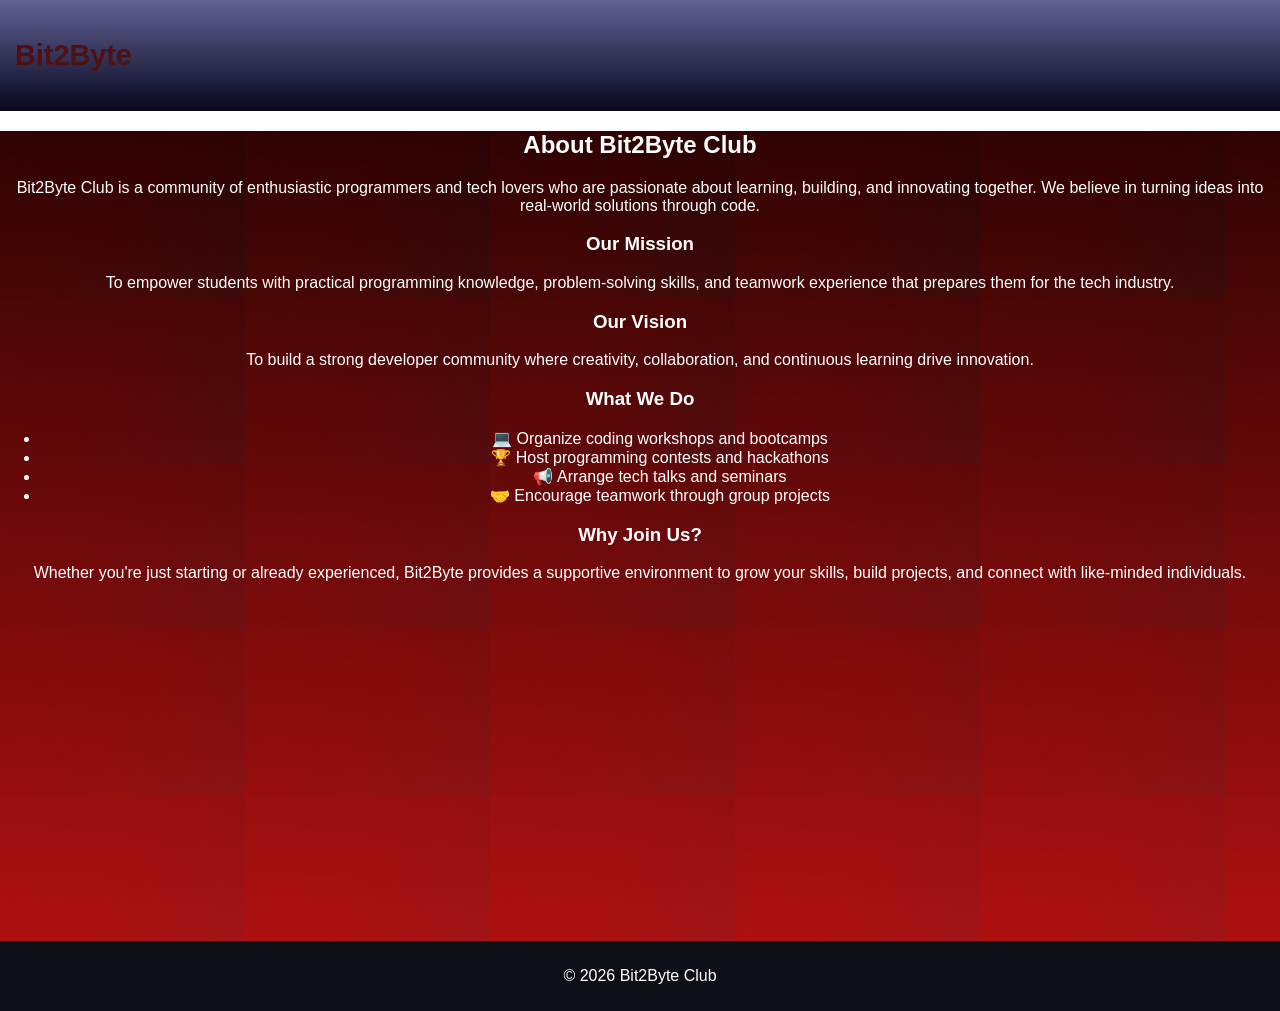
==== about.html @ e1fd824e "added about.html and contact.html" ====
<!DOCTYPE html>
<html lang="en">
<head>
  <meta charset="UTF-8">
  <title>About - Bit2Byte</title>
  <link rel="stylesheet" href="style.css">
</head>
<body>

<header>
  <nav class="navbar">
    <h1 class="logo">Bit2Byte</h1>
  </nav>
</header>

<section class="about_section">
  <h2>About Bit2Byte Club</h2>

  <p>
    Bit2Byte Club is a community of enthusiastic programmers and tech lovers 
    who are passionate about learning, building, and innovating together. 
    We believe in turning ideas into real-world solutions through code.
  </p>

  <h3>Our Mission</h3>
  <p>
    To empower students with practical programming knowledge, problem-solving 
    skills, and teamwork experience that prepares them for the tech industry.
  </p>

  <h3>Our Vision</h3>
  <p>
    To build a strong developer community where creativity, collaboration, 
    and continuous learning drive innovation.
  </p>

  <h3>What We Do</h3>
  <ul>
    <li>💻 Organize coding workshops and bootcamps</li>
    <li>🏆 Host programming contests and hackathons</li>
    <li>📢 Arrange tech talks and seminars</li>
    <li>🤝 Encourage teamwork through group projects</li>
  </ul>

  <h3>Why Join Us?</h3>
  <p>
    Whether you're just starting or already experienced, Bit2Byte provides 
    a supportive environment to grow your skills, build projects, and connect 
    with like-minded individuals.
  </p>

</section>

<footer>
  <p>© 2026 Bit2Byte Club</p>
</footer>

</body>
</html>
---- style.css ----
body {
  margin: 0;
  font-family: Arial, sans-serif;
}

.navbar {
  display: flex;
  justify-content: space-between;
  padding: 15px;
 background: linear-gradient(
    rgba(5, 5, 85, 0.626),
    rgb(7, 7, 31)

);
  color: rgb(81, 17, 17);
  font-size:larger;
  font-style: bold;
  
}

.nav-links {
  list-style: none;
  display: flex;
  gap: 40px;
  margin-top: 5%;
    margin-right: 5%; 
     font-style: bold;
     font-weight: bold;


}

.nav-links a {
  color: rgb(100, 103, 124);
  text-decoration: none;
  font-size: large;
}

.hero {
  height: 90vh;
  background:
    linear-gradient(rgba(0, 0, 0, 0.6), rgba(212, 23, 23, 0.6)), url("bg.jpg");
  color: white;
  display: flex;
  align-items: center;
  justify-content: center;
  text-align: center;
}

.btn {
  padding: 10px 20px;
  background: #2f2304;
  color: white;
  text-decoration: none;
  border-radius: 5px;
}

.section {
    
  padding: 60px 20px;
  text-align: center;
  
 background: linear-gradient(
    rgba(5, 5, 85, 0.626),
    rgb(31, 11, 7));
}

.team-container {
  display: flex;
  justify-content: center;
  gap: 20px;
}

.member {
  padding: 20px;
  background: #f0f0f0;
}

form {
  display: flex;
  flex-direction: column;
  gap: 10px;
  max-width: 400px;
  margin: auto;
}

footer {
  background: #0d1117;
  color: white;
  text-align: center;
  padding: 10px;
}

.about_section {
    
   height: 90vh;
  background:
    linear-gradient(rgba(0, 0, 0, 0.6), rgba(212, 23, 23, 0.6)), url("bg.jpg");
  color: white;
 
  text-align: center;
}

.contact_section {
   height: 90vh;
  background:
    linear-gradient(rgba(0, 0, 0, 0.6), rgba(212, 23, 23, 0.6)), url("bg.jpg");
  color: white;


  text-align: center;
}
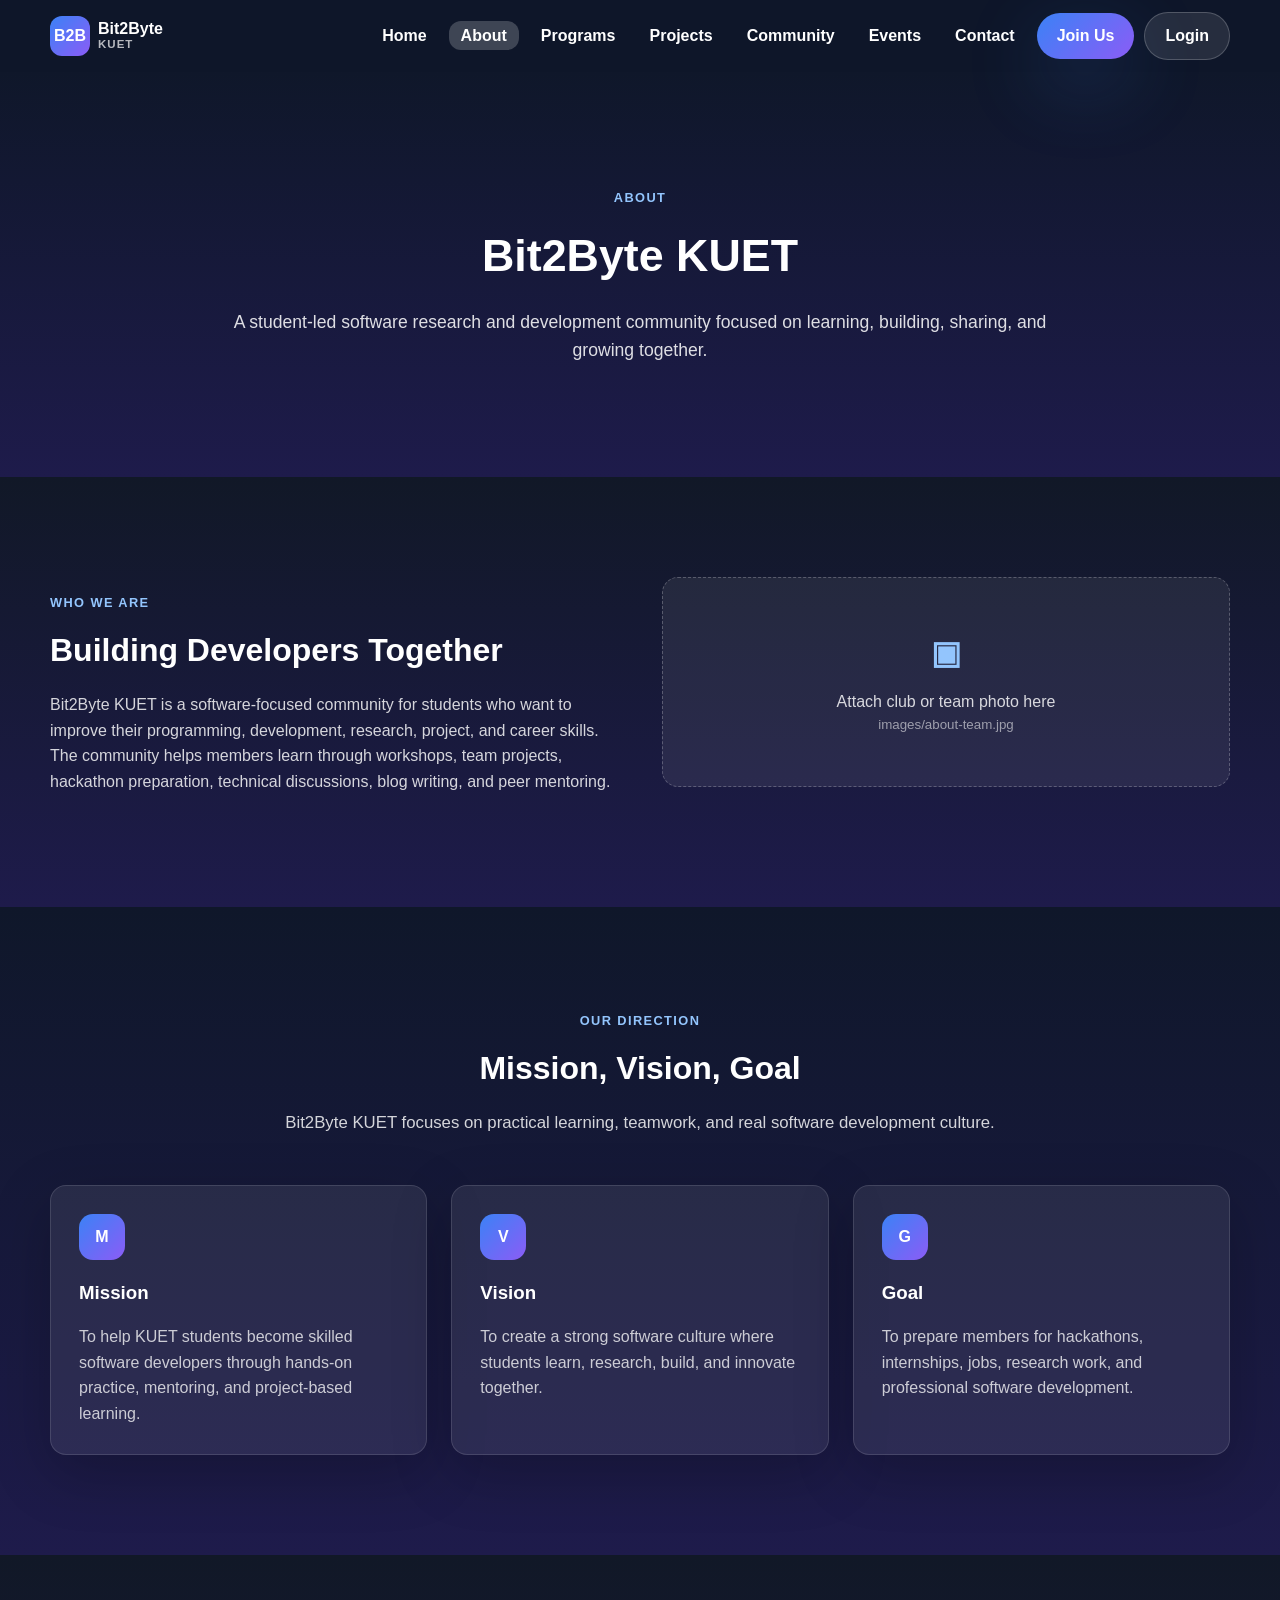
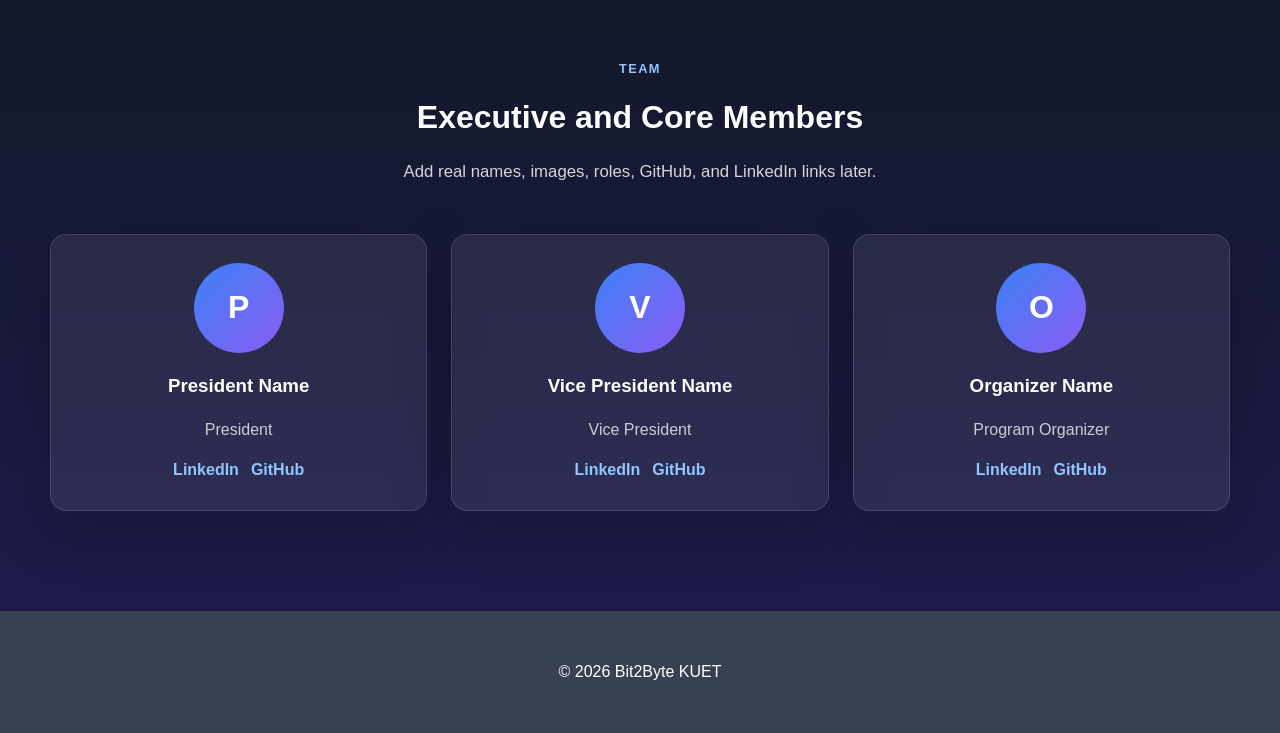
==== commit d51f779a: "Update project files home, about , contact pages  and style.css , added programs and blog page" ====
--- a/about.html
+++ b/about.html
@@ -1,59 +1,129 @@
 <!DOCTYPE html>
 <html lang="en">
 <head>
-  <meta charset="UTF-8">
-  <title>About - Bit2Byte</title>
-  <link rel="stylesheet" href="style.css">
+<meta charset="UTF-8">
+<meta name="viewport" content="width=device-width, initial-scale=1.0">
+<title>About | Bit2Byte KUET</title>
+<link rel="stylesheet" href="css/style.css">
 </head>
 <body>
-
-<header>
-  <nav class="navbar">
-    <h1 class="logo">Bit2Byte</h1>
+<header class="site-header">
+  <nav class="navbar container">
+    <a href="index.html" class="brand"><span class="brand-mark">B2B</span><span class="brand-text"><span>Bit2Byte</span><small>KUET</small></span></a>
+    <ul class="nav-menu">
+      <li><a href="index.html" class="nav-link">Home</a></li>
+      <li><a href="about.html" class="nav-link active">About</a></li>
+      <li><a href="programs.html" class="nav-link">Programs</a></li>
+      <li><a href="projects.html" class="nav-link">Projects</a></li>
+      <li><a href="blog.html" class="nav-link">Community</a></li>
+      <li><a href="events.html" class="nav-link">Events</a></li>
+      <li><a href="contact.html" class="nav-link">Contact</a></li>
+      <li><a href="register.html" class="btn btn-primary">Join Us</a></li>
+      <li><a href="login.html" class="btn btn-soft">Login</a></li>
+    </ul>
   </nav>
 </header>
 
-<section class="about_section">
-  <h2>About Bit2Byte Club</h2>
+<main>
+  <section class="page-hero">
+    <div class="container">
+      <span class="section-kicker">About</span>
+      <h1>Bit2Byte KUET</h1>
+      <p>A student-led software research and development community focused on learning, building, sharing, and growing together.</p>
+    </div>
+  </section>
 
-  <p>
-    Bit2Byte Club is a community of enthusiastic programmers and tech lovers 
-    who are passionate about learning, building, and innovating together. 
-    We believe in turning ideas into real-world solutions through code.
-  </p>
+  <section class="section section-soft">
+    <div class="container split-grid">
+      <div>
+        <span class="section-kicker">Who We Are</span>
+        <h2>Building Developers Together</h2>
+        <p>Bit2Byte KUET is a software-focused community for students who want to improve their programming, development, research, project, and career skills.</p>
+        <p>The community helps members learn through workshops, team projects, hackathon preparation, technical discussions, blog writing, and peer mentoring.</p>
+      </div>
+      <div class="image-placeholder">
+        <div>
+          <div class="placeholder-icon">▣</div>
+          <p>Attach club or team photo here</p>
+          <small>images/about-team.jpg</small>
+        </div>
+      </div>
+    </div>
+  </section>
 
-  <h3>Our Mission</h3>
-  <p>
-    To empower students with practical programming knowledge, problem-solving 
-    skills, and teamwork experience that prepares them for the tech industry.
-  </p>
+  <section class="section section-dark">
+    <div class="container">
+      <div class="section-head">
+        <span class="section-kicker">Our Direction</span>
+        <h2>Mission, Vision, Goal</h2>
+        <p>Bit2Byte KUET focuses on practical learning, teamwork, and real software development culture.</p>
+      </div>
 
-  <h3>Our Vision</h3>
-  <p>
-    To build a strong developer community where creativity, collaboration, 
-    and continuous learning drive innovation.
-  </p>
+      <div class="feature-grid">
+        <div class="feature-card">
+          <div class="icon-box">M</div>
+          <h3>Mission</h3>
+          <p>To help KUET students become skilled software developers through hands-on practice, mentoring, and project-based learning.</p>
+        </div>
+        <div class="feature-card">
+          <div class="icon-box">V</div>
+          <h3>Vision</h3>
+          <p>To create a strong software culture where students learn, research, build, and innovate together.</p>
+        </div>
+        <div class="feature-card">
+          <div class="icon-box">G</div>
+          <h3>Goal</h3>
+          <p>To prepare members for hackathons, internships, jobs, research work, and professional software development.</p>
+        </div>
+      </div>
+    </div>
+  </section>
 
-  <h3>What We Do</h3>
-  <ul>
-    <li>💻 Organize coding workshops and bootcamps</li>
-    <li>🏆 Host programming contests and hackathons</li>
-    <li>📢 Arrange tech talks and seminars</li>
-    <li>🤝 Encourage teamwork through group projects</li>
-  </ul>
+  <section class="section section-soft">
+    <div class="container">
+      <div class="section-head">
+        <span class="section-kicker">Team</span>
+        <h2>Executive and Core Members</h2>
+        <p>Add real names, images, roles, GitHub, and LinkedIn links later.</p>
+      </div>
 
-  <h3>Why Join Us?</h3>
-  <p>
-    Whether you're just starting or already experienced, Bit2Byte provides 
-    a supportive environment to grow your skills, build projects, and connect 
-    with like-minded individuals.
-  </p>
+      <div class="team-grid">
+        <div class="team-card">
+          <div class="avatar-placeholder">P</div>
+          <h3>President Name</h3>
+          <p>President</p>
+          <div class="social-row">
+            <a href="#">LinkedIn</a>
+            <a href="#">GitHub</a>
+          </div>
+        </div>
+        <div class="team-card">
+          <div class="avatar-placeholder">V</div>
+          <h3>Vice President Name</h3>
+          <p>Vice President</p>
+          <div class="social-row">
+            <a href="#">LinkedIn</a>
+            <a href="#">GitHub</a>
+          </div>
+        </div>
+        <div class="team-card">
+          <div class="avatar-placeholder">O</div>
+          <h3>Organizer Name</h3>
+          <p>Program Organizer</p>
+          <div class="social-row">
+            <a href="#">LinkedIn</a>
+            <a href="#">GitHub</a>
+          </div>
+        </div>
+      </div>
+    </div>
+  </section>
+</main>
 
-</section>
-
-<footer>
-  <p>© 2026 Bit2Byte Club</p>
+<footer class="site-footer">
+  <div class="container" style="text-align:center; color: var(--white); padding:24px 0;">© 2026 Bit2Byte KUET</div>
 </footer>
 
+<script src="js/main.js"></script>
 </body>
 </html>
--- a/css/style.css
+++ b/css/style.css
@@ -0,0 +1,643 @@
+:root {
+  --navy: #0f172a;
+  --dark-blue: #111827;
+  --dark-panel: #1e293b;
+  --blue: #3b82f6;
+  --purple: #8b5cf6;
+  --light-gray: #f8fafc;
+  --white: #ffffff;
+  --text-dark: #0f172a;
+  --text-muted: #cbd5e1;
+  --gradient-primary: linear-gradient(135deg, #3b82f6 0%, #8b5cf6 100%);
+  --gradient-dark: linear-gradient(180deg, #0f172a, #1e1b4b);
+  --gradient-soft-dark: linear-gradient(180deg, #111827, #1e1b4b);
+  --shadow-soft: 0 18px 60px rgba(0, 0, 0, 0.22);
+  --shadow-royal: 0 24px 80px rgba(59, 130, 246, 0.22);
+  --radius-md: 16px;
+  --transition: all 0.28s ease;
+}
+
+* {
+  margin: 0;
+  padding: 0;
+  box-sizing: border-box;
+}
+
+html,
+body {
+  width: 100%;
+  min-height: 100%;
+  background: var(--navy);
+}
+
+body {
+  font-family: Inter, Arial, sans-serif;
+  color: var(--white);
+  line-height: 1.6;
+  overflow-x: hidden;
+}
+
+a {
+  text-decoration: none;
+  color: inherit;
+}
+
+img,
+video {
+  max-width: 100%;
+  display: block;
+}
+
+button,
+input,
+textarea,
+select {
+  font: inherit;
+}
+
+.container {
+  width: min(calc(100% - 40px), 1180px);
+  margin: auto;
+}
+
+.site-header {
+  width: 100%;
+  background: rgba(15, 23, 42, 0.97);
+  backdrop-filter: blur(10px);
+  position: sticky;
+  top: 0;
+  z-index: 999;
+}
+
+.navbar {
+  display: flex;
+  justify-content: space-between;
+  align-items: center;
+  gap: 20px;
+  padding: 12px 0;
+  background: transparent;
+}
+
+.nav-menu {
+  display: flex;
+  list-style: none;
+  gap: 10px;
+  align-items: center;
+}
+
+.nav-link {
+  padding: 6px 12px;
+  color: var(--white);
+  border-radius: 12px;
+  transition: var(--transition);
+  font-weight: 600;
+}
+
+.nav-link:hover,
+.nav-link.active {
+  background: rgba(255, 255, 255, 0.2);
+}
+
+.brand {
+  display: flex;
+  align-items: center;
+  gap: 8px;
+  font-weight: 900;
+  color: var(--white);
+}
+
+.brand-mark {
+  width: 40px;
+  height: 40px;
+  background: var(--gradient-primary);
+  display: grid;
+  place-items: center;
+  border-radius: 12px;
+  color: var(--white);
+}
+
+.brand-text {
+  display: flex;
+  flex-direction: column;
+  line-height: 1.05;
+}
+
+.brand-text small {
+  font-size: 0.72rem;
+  color: rgba(255, 255, 255, 0.7);
+  letter-spacing: 1px;
+}
+
+.section {
+  padding: 100px 20px;
+  position: relative;
+}
+
+.section-soft {
+  background: var(--gradient-soft-dark);
+  color: var(--white);
+}
+
+.section-dark {
+  background: var(--gradient-dark);
+  color: var(--white);
+}
+
+h1,
+h2,
+h3 {
+  margin-bottom: 16px;
+  color: var(--white);
+}
+
+h1 {
+  font-size: 3rem;
+}
+
+h2 {
+  font-size: 2rem;
+}
+
+p {
+  color: rgba(255, 255, 255, 0.82);
+}
+
+.btn {
+  padding: 10px 20px;
+  border-radius: 28px;
+  font-weight: 700;
+  cursor: pointer;
+  transition: var(--transition);
+  display: inline-flex;
+  align-items: center;
+  justify-content: center;
+}
+
+.btn-large {
+  padding: 14px 28px;
+}
+
+.btn-primary {
+  background: var(--gradient-primary);
+  color: var(--white);
+  border: none;
+  box-shadow: var(--shadow-royal);
+}
+
+.btn-primary:hover {
+  transform: translateY(-2px);
+  opacity: 0.95;
+}
+
+.btn-soft {
+  background: rgba(255, 255, 255, 0.1);
+  border: 1px solid rgba(255, 255, 255, 0.2);
+  color: var(--white);
+}
+
+.btn-soft:hover {
+  opacity: 0.95;
+  transform: translateY(-2px);
+}
+
+.btn-outline-dark {
+  border: 1px solid rgba(255, 255, 255, 0.28);
+  color: var(--white);
+  background: rgba(255, 255, 255, 0.08);
+}
+
+.btn-outline-dark:hover {
+  background: var(--gradient-primary);
+  color: var(--white);
+  border-color: transparent;
+  transform: translateY(-2px);
+}
+
+.hero-section {
+  min-height: 80vh;
+  display: flex;
+  align-items: center;
+  justify-content: center;
+  text-align: center;
+  color: var(--white);
+  background: var(--gradient-dark);
+}
+
+.hero-section h1 {
+  font-size: 3rem;
+  margin-bottom: 16px;
+}
+
+.hero-section p {
+  font-size: 1.2rem;
+  margin-bottom: 24px;
+  color: rgba(255, 255, 255, 0.9);
+}
+
+.hero-buttons {
+  display: flex;
+  justify-content: center;
+  gap: 16px;
+  flex-wrap: wrap;
+}
+
+.page-hero {
+  min-height: 45vh;
+  display: flex;
+  align-items: center;
+  text-align: center;
+  background: var(--gradient-dark);
+  color: var(--white);
+  padding: 80px 20px;
+}
+
+.page-hero .container {
+  max-width: 850px;
+}
+
+.page-hero h1 {
+  font-size: 2.8rem;
+}
+
+.page-hero p {
+  font-size: 1.1rem;
+  color: rgba(255, 255, 255, 0.86);
+}
+
+.section-kicker {
+  display: inline-block;
+  margin-bottom: 12px;
+  color: #93c5fd;
+  font-weight: 800;
+  text-transform: uppercase;
+  letter-spacing: 1.4px;
+  font-size: 0.8rem;
+}
+
+.section-head {
+  text-align: center;
+  max-width: 760px;
+  margin: 0 auto 48px;
+}
+
+.section-head p {
+  font-size: 1.05rem;
+}
+
+.split-grid {
+  display: grid;
+  grid-template-columns: 1fr 1fr;
+  gap: 44px;
+  align-items: center;
+}
+
+.feature-grid,
+.program-grid,
+.project-grid,
+.event-grid,
+.blog-grid,
+.team-grid {
+  display: grid;
+  grid-template-columns: repeat(3, 1fr);
+  gap: 24px;
+}
+
+.feature-card,
+.program-card,
+.project-card,
+.event-card,
+.blog-card,
+.team-card,
+.info-card,
+.form-card {
+  background: rgba(255, 255, 255, 0.08);
+  border-radius: var(--radius-md);
+  padding: 28px;
+  box-shadow: var(--shadow-soft);
+  transition: var(--transition);
+  border: 1px solid rgba(255, 255, 255, 0.12);
+  color: var(--white);
+}
+
+.feature-card:hover,
+.program-card:hover,
+.project-card:hover,
+.event-card:hover,
+.blog-card:hover,
+.team-card:hover {
+  transform: translateY(-6px);
+  background: rgba(255, 255, 255, 0.11);
+}
+
+.feature-card p,
+.program-card p,
+.project-card p,
+.event-card p,
+.blog-card p,
+.team-card p,
+.info-card p {
+  color: rgba(255, 255, 255, 0.76);
+}
+
+.icon-box,
+.program-number {
+  width: 46px;
+  height: 46px;
+  display: grid;
+  place-items: center;
+  background: var(--gradient-primary);
+  color: var(--white);
+  border-radius: 14px;
+  font-weight: 900;
+  margin-bottom: 18px;
+}
+
+.program-card a,
+.project-card a,
+.blog-card a,
+.event-card a,
+.info-card a {
+  display: inline-block;
+  margin-top: 16px;
+  color: #93c5fd;
+  font-weight: 800;
+}
+
+.image-placeholder,
+.video-placeholder,
+.project-img,
+.blog-img,
+.event-img {
+  min-height: 210px;
+  background: rgba(255, 255, 255, 0.07);
+  border: 1px dashed rgba(255, 255, 255, 0.24);
+  border-radius: var(--radius-md);
+  display: grid;
+  place-items: center;
+  text-align: center;
+  padding: 24px;
+  margin-bottom: 20px;
+  color: var(--white);
+}
+
+.placeholder-icon {
+  font-size: 2rem;
+  font-weight: 900;
+  margin-bottom: 10px;
+  color: #93c5fd;
+}
+
+.image-placeholder small,
+.video-placeholder small,
+.project-img small,
+.blog-img small,
+.event-img small {
+  display: block;
+  color: rgba(255, 255, 255, 0.55);
+}
+
+.stats-grid {
+  display: grid;
+  grid-template-columns: repeat(3, 1fr);
+  gap: 16px;
+  margin-top: 28px;
+}
+
+.stats-grid div {
+  padding: 20px;
+  border-radius: var(--radius-md);
+  background: rgba(255, 255, 255, 0.08);
+  border: 1px solid rgba(255, 255, 255, 0.12);
+}
+
+.stats-grid strong {
+  display: block;
+  font-size: 2rem;
+  color: var(--white);
+}
+
+.stats-grid span {
+  color: rgba(255, 255, 255, 0.75);
+}
+
+.timeline {
+  display: grid;
+  gap: 16px;
+  margin-top: 24px;
+}
+
+.timeline div {
+  display: flex;
+  gap: 16px;
+  align-items: flex-start;
+  padding: 18px;
+  border-radius: var(--radius-md);
+  background: rgba(255, 255, 255, 0.08);
+  border: 1px solid rgba(255, 255, 255, 0.12);
+}
+
+.timeline span {
+  width: 34px;
+  height: 34px;
+  display: grid;
+  place-items: center;
+  background: var(--gradient-primary);
+  border-radius: 50%;
+  font-weight: 900;
+  flex: 0 0 auto;
+}
+
+.timeline p {
+  margin: 0;
+}
+
+.tag-row {
+  display: flex;
+  gap: 8px;
+  flex-wrap: wrap;
+  margin: 14px 0;
+}
+
+.tag-row span {
+  font-size: 0.82rem;
+  background: rgba(59, 130, 246, 0.18);
+  color: #bfdbfe;
+  border-radius: 999px;
+  padding: 5px 10px;
+  font-weight: 700;
+}
+
+.date-badge {
+  display: inline-block;
+  background: var(--gradient-primary);
+  color: var(--white);
+  border-radius: 999px;
+  padding: 6px 12px;
+  font-weight: 800;
+  font-size: 0.82rem;
+  margin-bottom: 14px;
+}
+
+.avatar-placeholder {
+  width: 90px;
+  height: 90px;
+  border-radius: 50%;
+  display: grid;
+  place-items: center;
+  background: var(--gradient-primary);
+  color: var(--white);
+  font-weight: 900;
+  font-size: 2rem;
+  margin: 0 auto 18px;
+}
+
+.team-card {
+  text-align: center;
+}
+
+.social-row {
+  display: flex;
+  justify-content: center;
+  gap: 12px;
+  margin-top: 14px;
+  flex-wrap: wrap;
+}
+
+.social-row a {
+  color: #93c5fd;
+  font-weight: 800;
+}
+
+.form-wrap {
+  max-width: 620px;
+  margin: auto;
+}
+
+.form-card {
+  display: flex;
+  flex-direction: column;
+  gap: 16px;
+}
+
+.form-card label {
+  font-weight: 800;
+  color: var(--white);
+}
+
+.form-card input,
+.form-card textarea,
+.form-card select {
+  width: 100%;
+  padding: 13px 14px;
+  border: 1px solid rgba(255, 255, 255, 0.18);
+  border-radius: 12px;
+  outline: none;
+  background: rgba(15, 23, 42, 0.72);
+  color: var(--white);
+}
+
+.form-card input::placeholder,
+.form-card textarea::placeholder {
+  color: rgba(255, 255, 255, 0.45);
+}
+
+.form-card input:focus,
+.form-card textarea:focus,
+.form-card select:focus {
+  border-color: var(--blue);
+  box-shadow: 0 0 0 4px rgba(59, 130, 246, 0.12);
+}
+
+.form-row {
+  display: grid;
+  grid-template-columns: 1fr 1fr;
+  gap: 16px;
+}
+
+.contact-grid {
+  display: grid;
+  grid-template-columns: 0.9fr 1.1fr;
+  gap: 28px;
+  align-items: start;
+}
+
+.info-list {
+  display: grid;
+  gap: 16px;
+}
+
+.info-card h3 {
+  margin-bottom: 8px;
+}
+
+.empty-note {
+  padding: 20px;
+  border-radius: var(--radius-md);
+  background: rgba(255, 255, 255, 0.08);
+  color: rgba(255, 255, 255, 0.74);
+  text-align: center;
+  border: 1px dashed rgba(255, 255, 255, 0.22);
+}
+
+footer,
+.site-footer {
+  background: #374151;
+  color: var(--white);
+  padding: 24px 0;
+  text-align: center;
+}
+
+@media (max-width: 992px) {
+  .split-grid,
+  .contact-grid {
+    grid-template-columns: 1fr;
+  }
+
+  .feature-grid,
+  .program-grid,
+  .project-grid,
+  .event-grid,
+  .blog-grid,
+  .team-grid {
+    grid-template-columns: repeat(2, 1fr);
+  }
+}
+
+@media (max-width: 768px) {
+  .navbar {
+    align-items: flex-start;
+    flex-direction: column;
+  }
+
+  .nav-menu {
+    flex-direction: column;
+    gap: 8px;
+    align-items: flex-start;
+    width: 100%;
+  }
+
+  h1,
+  .hero-section h1,
+  .page-hero h1 {
+    font-size: 2.2rem;
+  }
+
+  .section {
+    padding: 70px 20px;
+  }
+
+  .hero-section {
+    min-height: 70vh;
+  }
+
+  .feature-grid,
+  .program-grid,
+  .project-grid,
+  .event-grid,
+  .blog-grid,
+  .team-grid,
+  .stats-grid,
+  .form-row {
+    grid-template-columns: 1fr;
+  }
+}
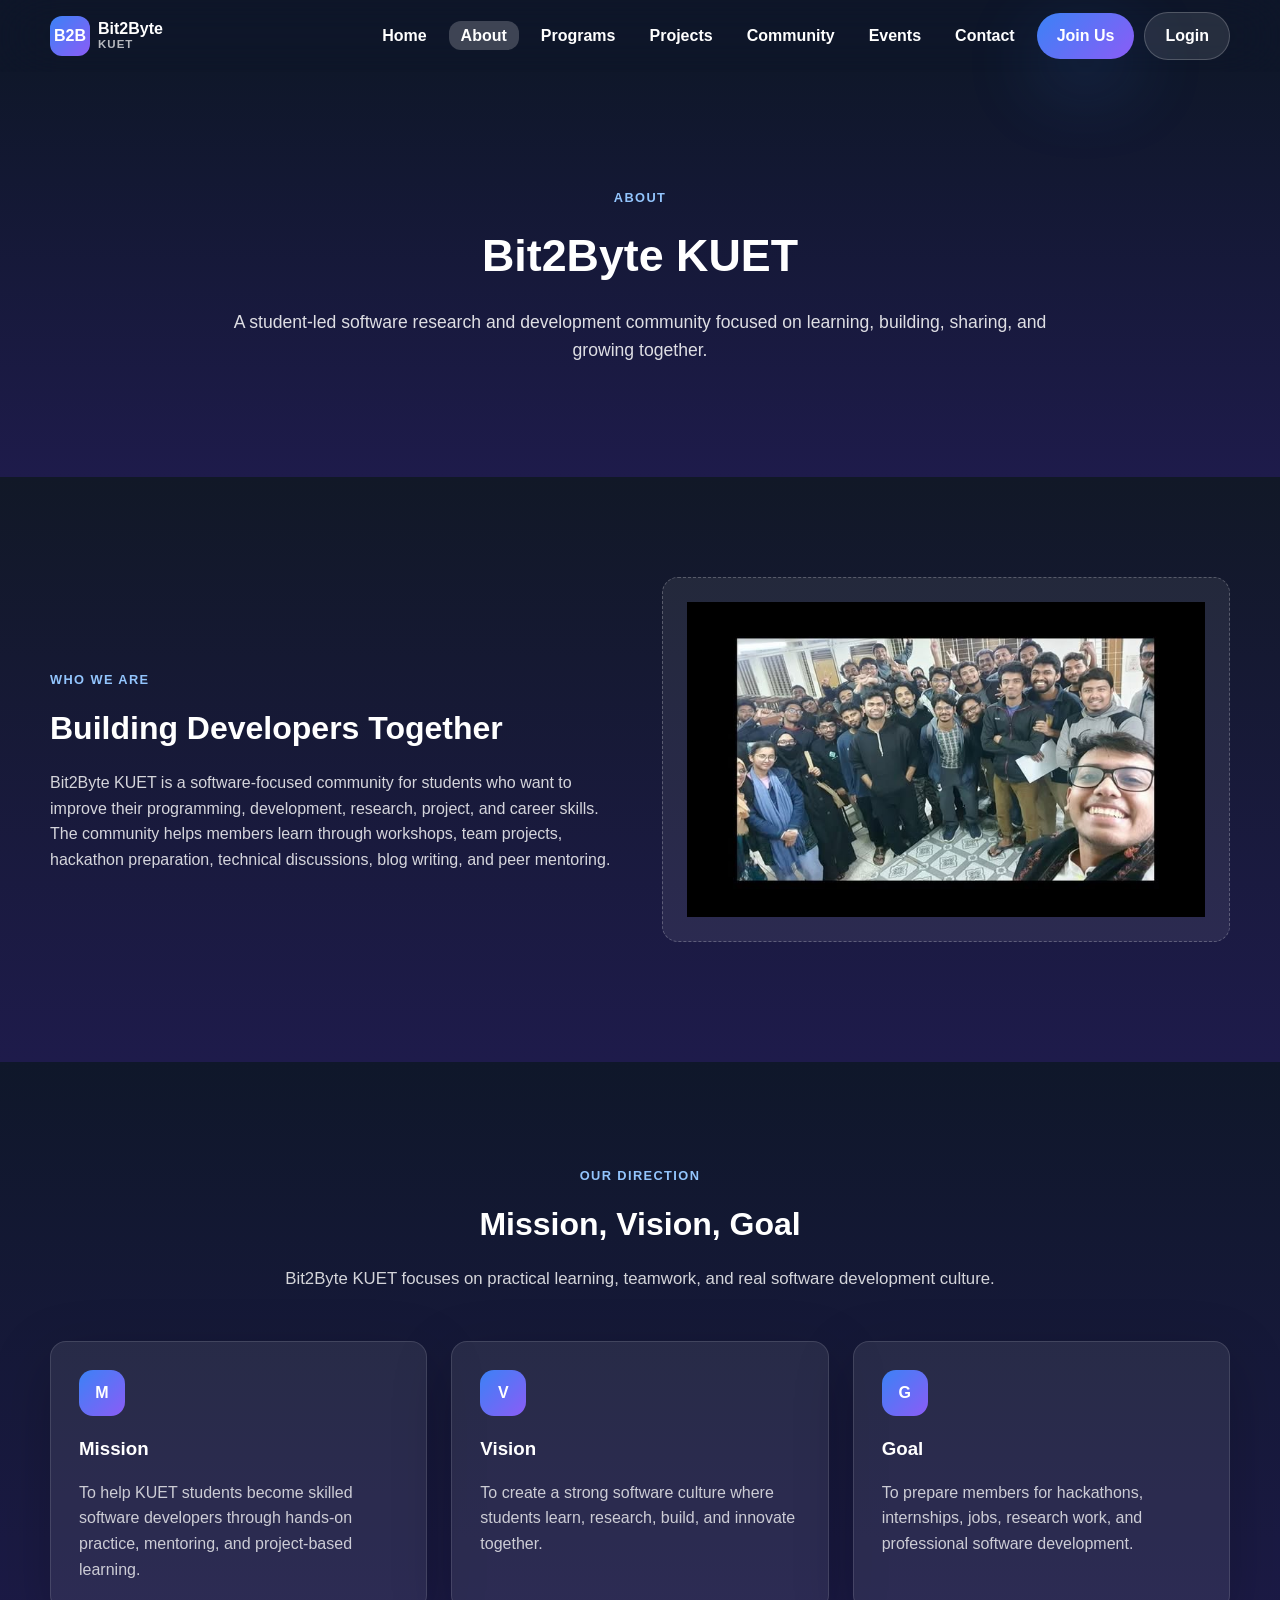
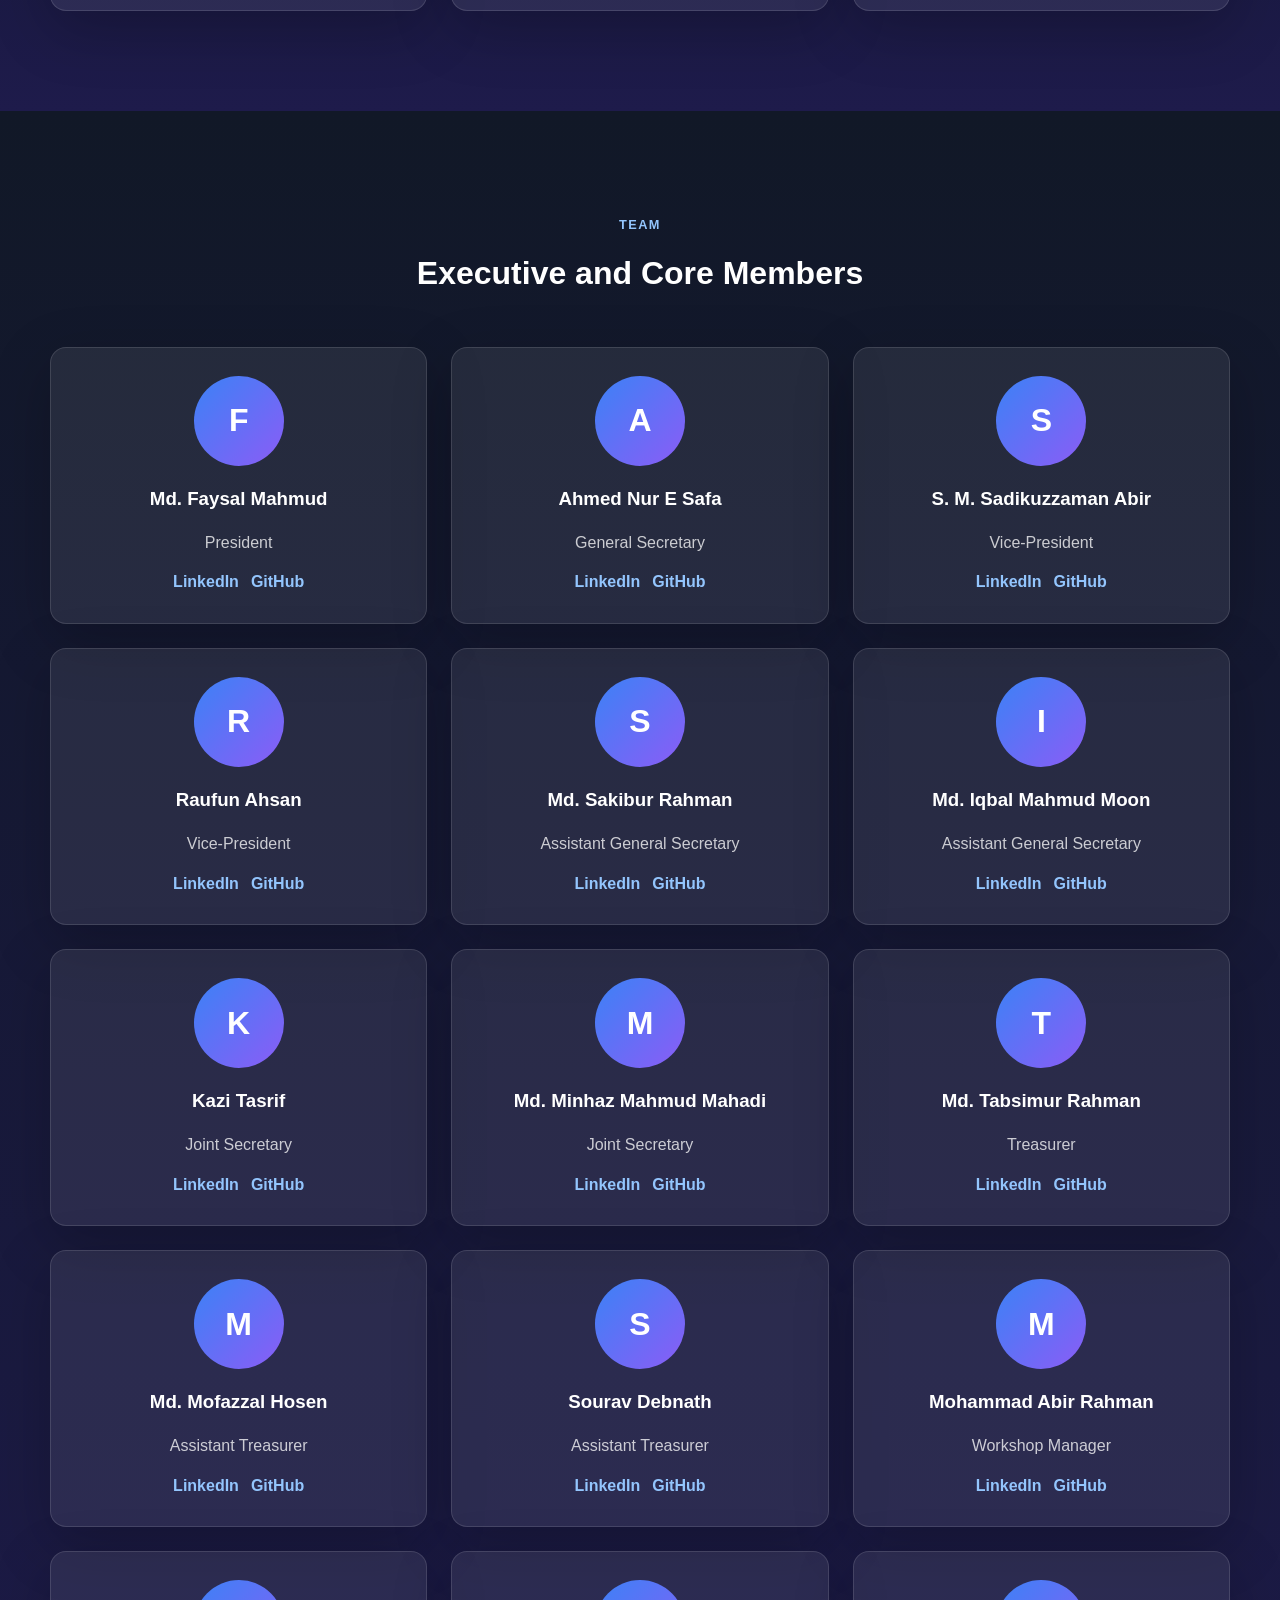
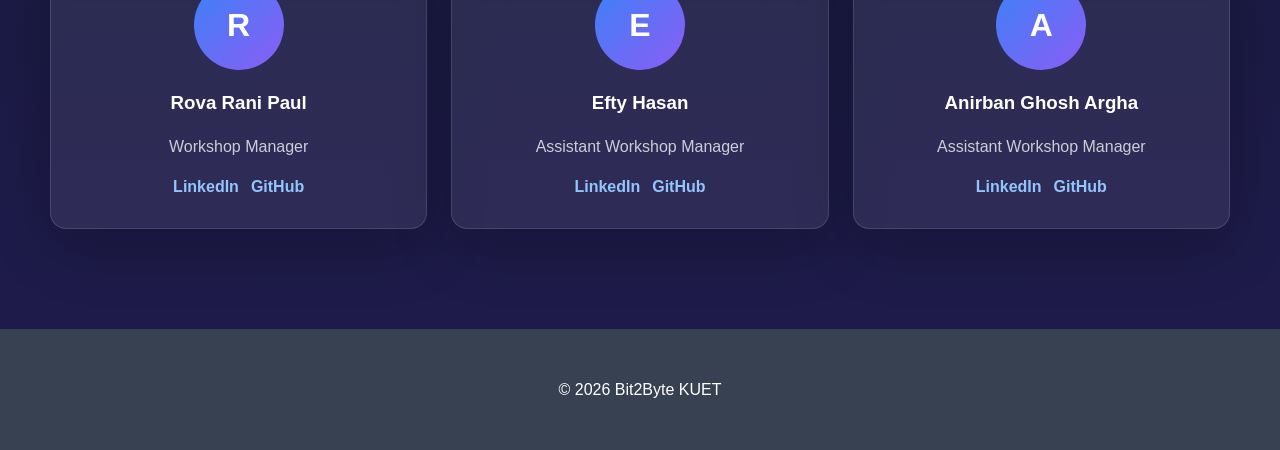
==== commit b6c8b2de: "Edited about  page" ====
--- a/about.html
+++ b/about.html
@@ -41,14 +41,15 @@
         <p>Bit2Byte KUET is a software-focused community for students who want to improve their programming, development, research, project, and career skills.</p>
         <p>The community helps members learn through workshops, team projects, hackathon preparation, technical discussions, blog writing, and peer mentoring.</p>
       </div>
-      <div class="image-placeholder">
-        <div>
-          <div class="placeholder-icon">▣</div>
-          <p>Attach club or team photo here</p>
-          <small>images/about-team.jpg</small>
-        </div>
-      </div>
-    </div>
+     <div class="image-placeholder">
+  <div>
+     
+
+    <img src="uploads/images/about-team.jpg" alt="About Team">
+
+   
+  </div>
+</div>
   </section>
 
   <section class="section section-dark">
@@ -84,37 +85,161 @@
       <div class="section-head">
         <span class="section-kicker">Team</span>
         <h2>Executive and Core Members</h2>
-        <p>Add real names, images, roles, GitHub, and LinkedIn links later.</p>
+        
       </div>
 
       <div class="team-grid">
         <div class="team-card">
-          <div class="avatar-placeholder">P</div>
-          <h3>President Name</h3>
-          <p>President</p>
-          <div class="social-row">
-            <a href="#">LinkedIn</a>
-            <a href="#">GitHub</a>
-          </div>
-        </div>
-        <div class="team-card">
-          <div class="avatar-placeholder">V</div>
-          <h3>Vice President Name</h3>
-          <p>Vice President</p>
-          <div class="social-row">
-            <a href="#">LinkedIn</a>
-            <a href="#">GitHub</a>
-          </div>
-        </div>
-        <div class="team-card">
-          <div class="avatar-placeholder">O</div>
-          <h3>Organizer Name</h3>
-          <p>Program Organizer</p>
-          <div class="social-row">
-            <a href="#">LinkedIn</a>
-            <a href="#">GitHub</a>
-          </div>
-        </div>
+    <div class="avatar-placeholder">F</div>
+    <h3>Md. Faysal Mahmud</h3>
+    <p>President</p>
+    <div class="social-row">
+        <a href="https://linkedin.com/in/md-faysal-mahmud" target="_blank">LinkedIn</a>
+        <a href="https://github.com/md-faysal-mahmud" target="_blank">GitHub</a>
+    </div>
+</div>
+
+<div class="team-card">
+    <div class="avatar-placeholder">A</div>
+    <h3>Ahmed Nur E Safa</h3>
+    <p>General Secretary</p>
+    <div class="social-row">
+        <a href="https://linkedin.com/in/ahmed-nur-e-safa" target="_blank">LinkedIn</a>
+        <a href="https://github.com/ahmed-nur-e-safa" target="_blank">GitHub</a>
+    </div>
+</div>
+
+<div class="team-card">
+    <div class="avatar-placeholder">S</div>
+    <h3>S. M. Sadikuzzaman Abir</h3>
+    <p>Vice-President</p>
+    <div class="social-row">
+        <a href="https://linkedin.com/in/s-m-sadikuzzaman-abir" target="_blank">LinkedIn</a>
+        <a href="https://github.com/s-m-sadikuzzaman-abir" target="_blank">GitHub</a>
+    </div>
+</div>
+
+<div class="team-card">
+    <div class="avatar-placeholder">R</div>
+    <h3>Raufun Ahsan</h3>
+    <p>Vice-President</p>
+    <div class="social-row">
+        <a href="https://linkedin.com/in/raufun-ahsan" target="_blank">LinkedIn</a>
+        <a href="https://github.com/raufun-ahsan" target="_blank">GitHub</a>
+    </div>
+</div>
+
+<div class="team-card">
+    <div class="avatar-placeholder">S</div>
+    <h3>Md. Sakibur Rahman</h3>
+    <p>Assistant General Secretary</p>
+    <div class="social-row">
+        <a href="https://linkedin.com/in/md-sakibur-rahman" target="_blank">LinkedIn</a>
+        <a href="https://github.com/md-sakibur-rahman" target="_blank">GitHub</a>
+    </div>
+</div>
+
+<div class="team-card">
+    <div class="avatar-placeholder">I</div>
+    <h3>Md. Iqbal Mahmud Moon</h3>
+    <p>Assistant General Secretary</p>
+    <div class="social-row">
+        <a href="https://linkedin.com/in/md-iqbal-mahmud-moon" target="_blank">LinkedIn</a>
+        <a href="https://github.com/md-iqbal-mahmud-moon" target="_blank">GitHub</a>
+    </div>
+</div>
+
+<div class="team-card">
+    <div class="avatar-placeholder">K</div>
+    <h3>Kazi Tasrif</h3>
+    <p>Joint Secretary</p>
+    <div class="social-row">
+        <a href="https://linkedin.com/in/kazi-tasrif" target="_blank">LinkedIn</a>
+        <a href="https://github.com/kazi-tasrif" target="_blank">GitHub</a>
+    </div>
+</div>
+
+<div class="team-card">
+    <div class="avatar-placeholder">M</div>
+    <h3>Md. Minhaz Mahmud Mahadi</h3>
+    <p>Joint Secretary</p>
+    <div class="social-row">
+        <a href="https://linkedin.com/in/md-minhaz-mahmud-mahadi" target="_blank">LinkedIn</a>
+        <a href="https://github.com/md-minhaz-mahmud-mahadi" target="_blank">GitHub</a>
+    </div>
+</div>
+
+<div class="team-card">
+    <div class="avatar-placeholder">T</div>
+    <h3>Md. Tabsimur Rahman</h3>
+    <p>Treasurer</p>
+    <div class="social-row">
+        <a href="https://linkedin.com/in/md-tabsimur-rahman" target="_blank">LinkedIn</a>
+        <a href="https://github.com/md-tabsimur-rahman" target="_blank">GitHub</a>
+    </div>
+</div>
+
+<div class="team-card">
+    <div class="avatar-placeholder">M</div>
+    <h3>Md. Mofazzal Hosen</h3>
+    <p>Assistant Treasurer</p>
+    <div class="social-row">
+        <a href="https://linkedin.com/in/md-mofazzal-hosen" target="_blank">LinkedIn</a>
+        <a href="https://github.com/md-mofazzal-hosen" target="_blank">GitHub</a>
+    </div>
+</div>
+
+<div class="team-card">
+    <div class="avatar-placeholder">S</div>
+    <h3>Sourav Debnath</h3>
+    <p>Assistant Treasurer</p>
+    <div class="social-row">
+        <a href="https://linkedin.com/in/sourav-debnath" target="_blank">LinkedIn</a>
+        <a href="https://github.com/sourav-debnath" target="_blank">GitHub</a>
+    </div>
+</div>
+
+<div class="team-card">
+    <div class="avatar-placeholder">M</div>
+    <h3>Mohammad Abir Rahman</h3>
+    <p>Workshop Manager</p>
+    <div class="social-row">
+        <a href="https://linkedin.com/in/mohammad-abir-rahman" target="_blank">LinkedIn</a>
+        <a href="https://github.com/mohammad-abir-rahman" target="_blank">GitHub</a>
+    </div>
+</div>
+
+<div class="team-card">
+    <div class="avatar-placeholder">R</div>
+    <h3>Rova Rani Paul</h3>
+    <p>Workshop Manager</p>
+    <div class="social-row">
+        <a href="https://linkedin.com/in/rova-rani-paul" target="_blank">LinkedIn</a>
+        <a href="https://github.com/rova-rani-paul" target="_blank">GitHub</a>
+    </div>
+</div>
+
+<div class="team-card">
+    <div class="avatar-placeholder">E</div>
+    <h3>Efty Hasan</h3>
+    <p>Assistant Workshop Manager</p>
+    <div class="social-row">
+        <a href="https://linkedin.com/in/efty-hasan" target="_blank">LinkedIn</a>
+        <a href="https://github.com/efty-hasan" target="_blank">GitHub</a>
+    </div>
+</div>
+
+<div class="team-card">
+    <div class="avatar-placeholder">A</div>
+    <h3>Anirban Ghosh Argha</h3>
+    <p>Assistant Workshop Manager</p>
+    <div class="social-row">
+        <a href="https://linkedin.com/in/anirban-ghosh-argha" target="_blank">LinkedIn</a>
+        <a href="https://github.com/anirban-ghosh-argha" target="_blank">GitHub</a>
+    </div>
+</div>
+
+
       </div>
     </div>
   </section>
--- a/css/style.css
+++ b/css/style.css
@@ -62,11 +62,16 @@
 
 .site-header {
   width: 100%;
-  background: rgba(15, 23, 42, 0.97);
-  backdrop-filter: blur(10px);
+  background: rgba(15, 23, 42, 0.37);
+  backdrop-filter: blur(30px);
   position: sticky;
   top: 0;
   z-index: 999;
+}
+@media (max-width: 768px) {
+  .site-header {
+    position: static;
+  }
 }
 
 .navbar {
